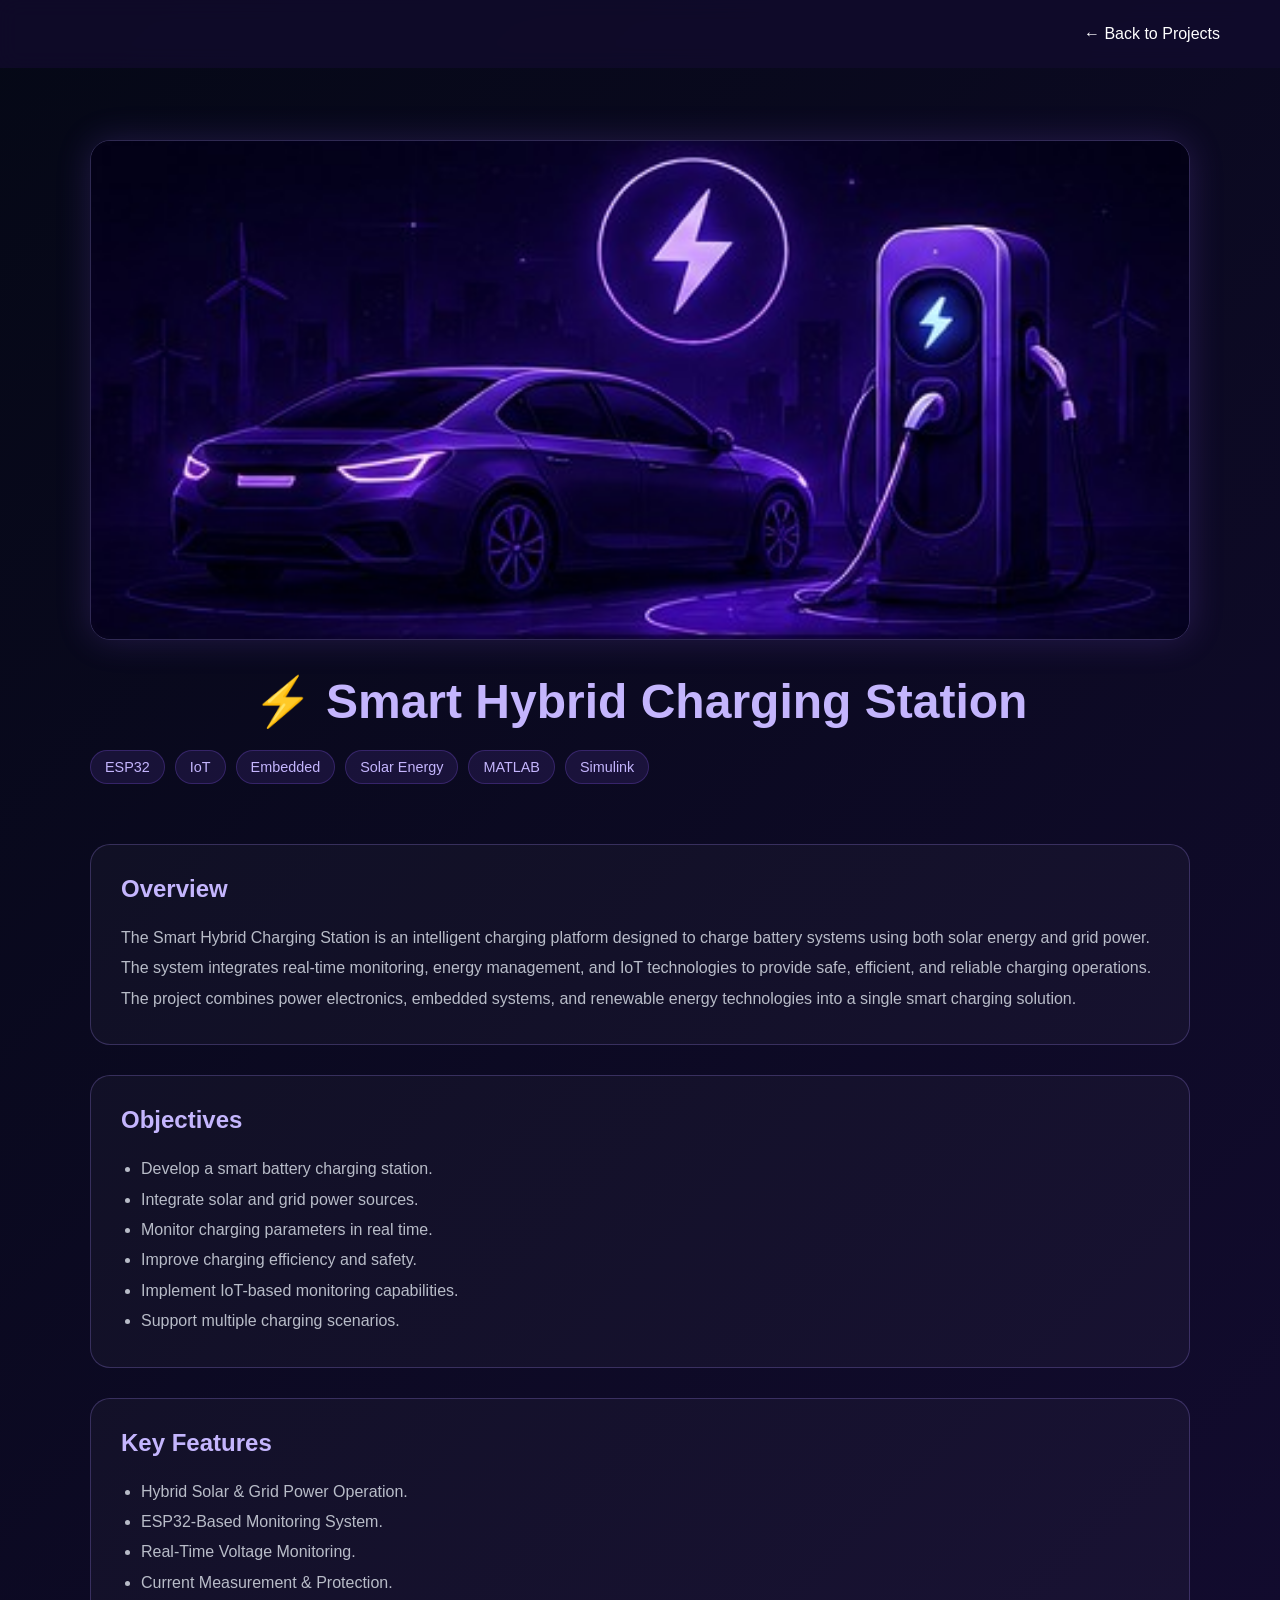
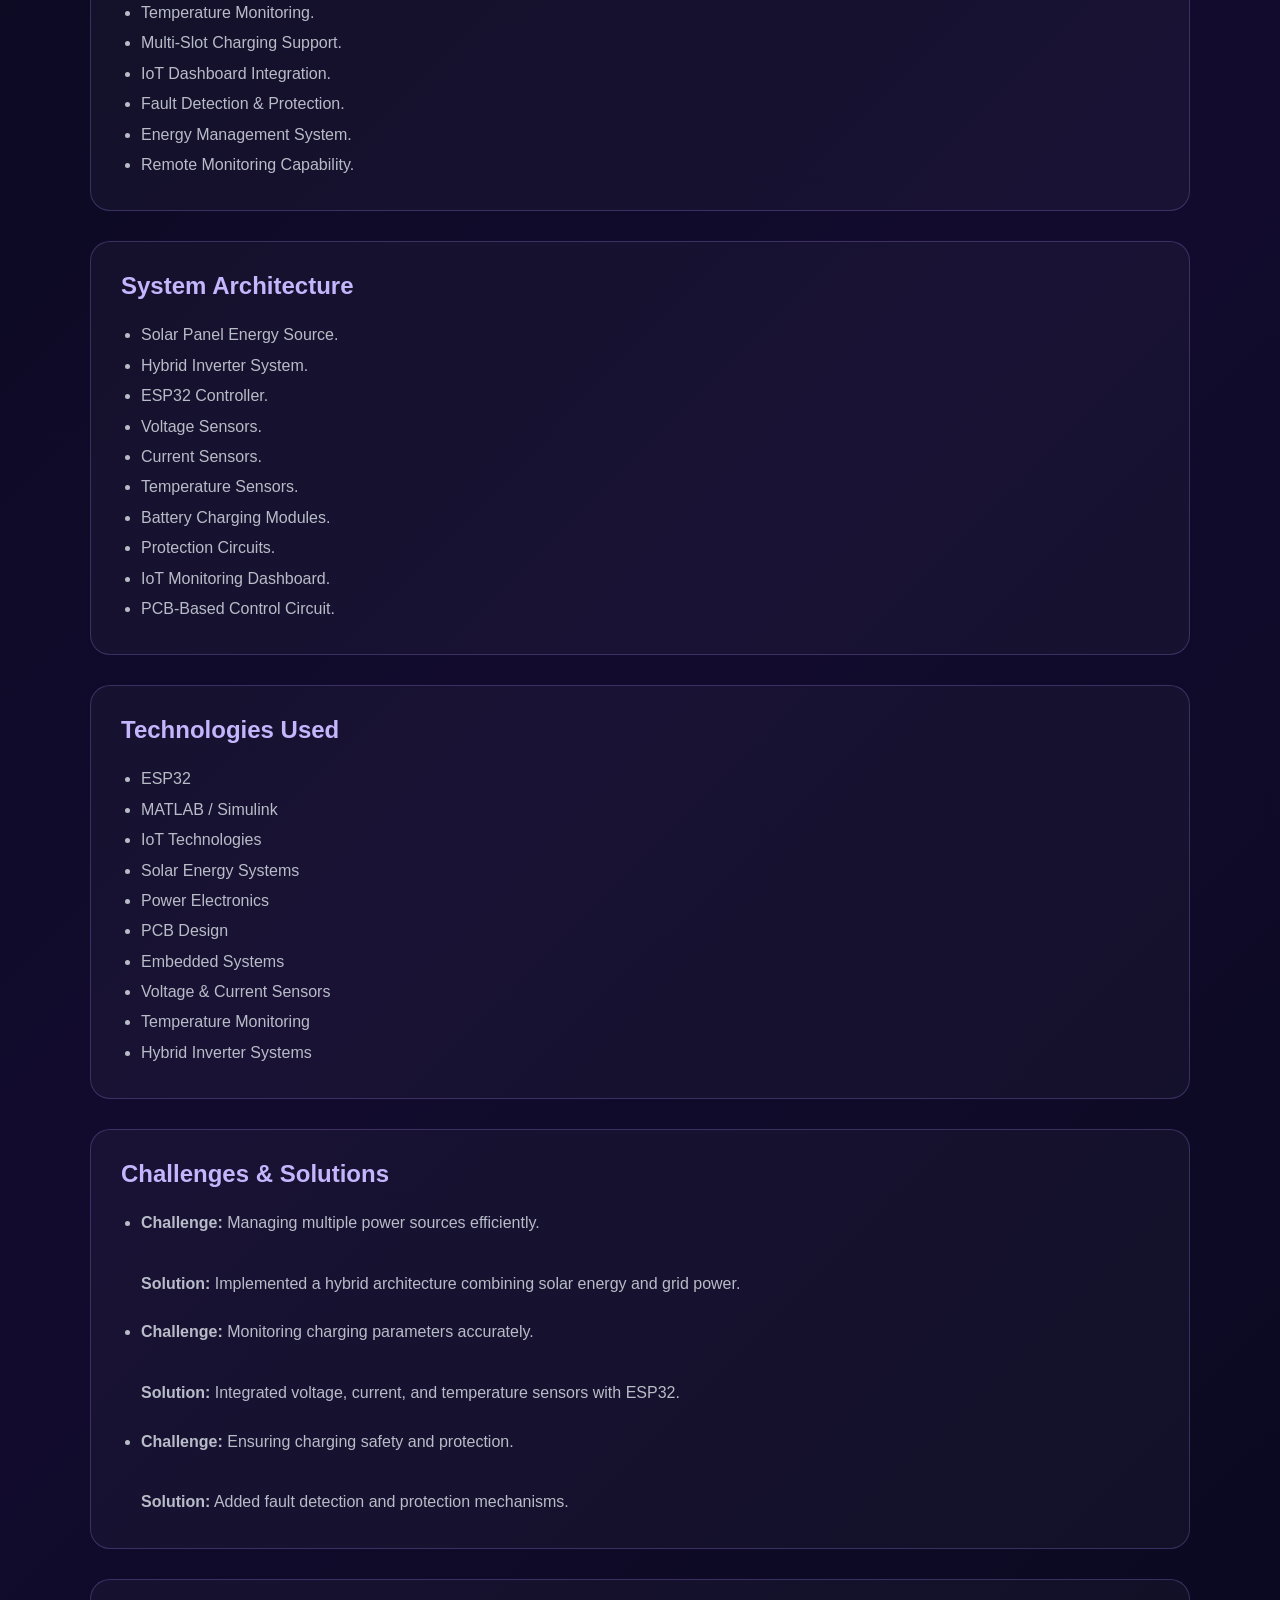
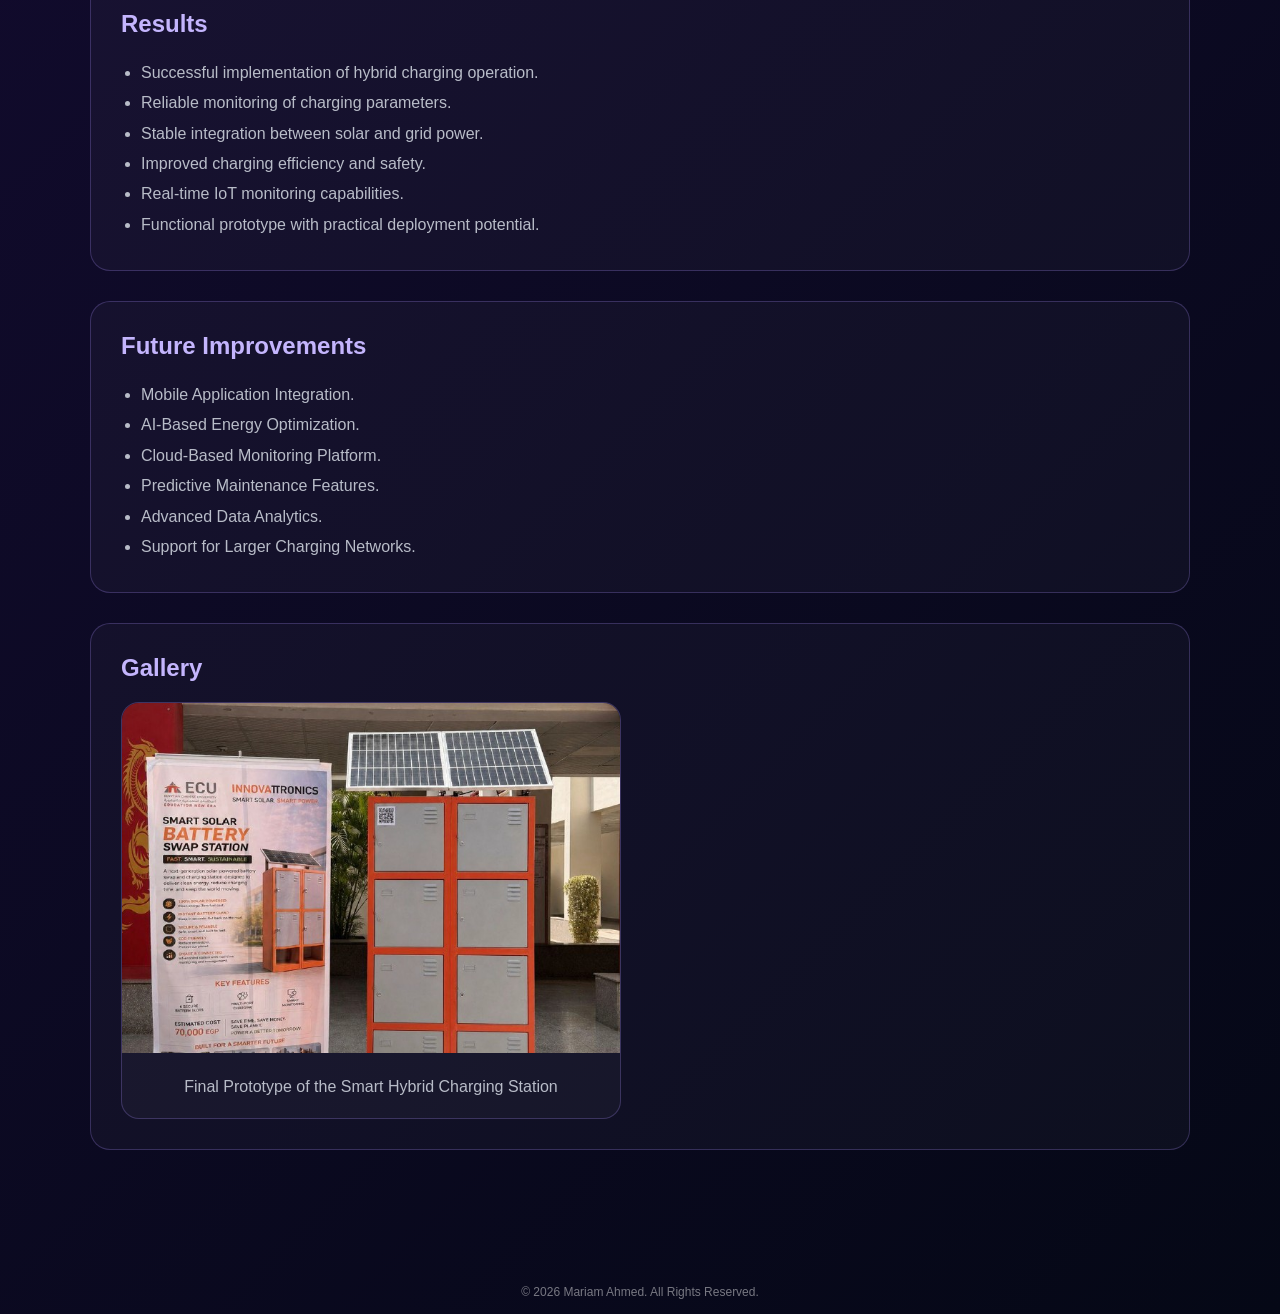
==== charging-station.html @ 73816cff "Initial portfolio upload" ====
<!DOCTYPE html>
<html lang="en">

<head>

    <meta charset="UTF-8">

    <meta name="viewport" content="width=device-width, initial-scale=1.0">

    <title>Smart Hybrid Charging Station</title>

    <link rel="stylesheet" href="style.css">

</head>

<body>

    <nav class="navbar">

        <div class="menu-toggle">
            ☰
        </div>

        <ul class="nav-links">

            <li>
                <a href="projects.html">
                    ← Back to Projects
                </a>
            </li>

        </ul>

    </nav>

    <section class="project-details">

        <!-- Hero -->

        <div class="project-hero">

            <img src="images/charging-station.jpg" alt="Smart Hybrid Charging Station">

            <h1>
                ⚡ Smart Hybrid Charging Station
            </h1>

            <div class="project-tags">

                <span>ESP32</span>
                <span>IoT</span>
                <span>Embedded</span>
                <span>Solar Energy</span>
                <span>MATLAB</span>
                <span>Simulink</span>

            </div>

        </div>

        <!-- Overview -->

        <div class="project-section">

            <h2>Overview</h2>

            <p>

                The Smart Hybrid Charging Station is an intelligent charging
                platform designed to charge battery systems using both solar
                energy and grid power. The system integrates real-time
                monitoring, energy management, and IoT technologies to
                provide safe, efficient, and reliable charging operations.

                The project combines power electronics, embedded systems,
                and renewable energy technologies into a single smart
                charging solution.

            </p>

        </div>

        <!-- Objectives -->

        <div class="project-section">

            <h2>Objectives</h2>

            <ul>

                <li>Develop a smart battery charging station.</li>

                <li>Integrate solar and grid power sources.</li>

                <li>Monitor charging parameters in real time.</li>

                <li>Improve charging efficiency and safety.</li>

                <li>Implement IoT-based monitoring capabilities.</li>

                <li>Support multiple charging scenarios.</li>

            </ul>

        </div>

        <!-- Features -->

        <div class="project-section">

            <h2>Key Features</h2>

            <ul>

                <li>Hybrid Solar & Grid Power Operation.</li>

                <li>ESP32-Based Monitoring System.</li>

                <li>Real-Time Voltage Monitoring.</li>

                <li>Current Measurement & Protection.</li>

                <li>Temperature Monitoring.</li>

                <li>Multi-Slot Charging Support.</li>

                <li>IoT Dashboard Integration.</li>

                <li>Fault Detection & Protection.</li>

                <li>Energy Management System.</li>

                <li>Remote Monitoring Capability.</li>

            </ul>

        </div>

        <!-- Architecture -->

        <div class="project-section">

            <h2>System Architecture</h2>

            <ul>

                <li>Solar Panel Energy Source.</li>

                <li>Hybrid Inverter System.</li>

                <li>ESP32 Controller.</li>

                <li>Voltage Sensors.</li>

                <li>Current Sensors.</li>

                <li>Temperature Sensors.</li>

                <li>Battery Charging Modules.</li>

                <li>Protection Circuits.</li>

                <li>IoT Monitoring Dashboard.</li>

                <li>PCB-Based Control Circuit.</li>

            </ul>

        </div>

        <!-- Technologies -->

        <div class="project-section">

            <h2>Technologies Used</h2>

            <ul>

                <li>ESP32</li>

                <li>MATLAB / Simulink</li>

                <li>IoT Technologies</li>

                <li>Solar Energy Systems</li>

                <li>Power Electronics</li>

                <li>PCB Design</li>

                <li>Embedded Systems</li>

                <li>Voltage & Current Sensors</li>

                <li>Temperature Monitoring</li>

                <li>Hybrid Inverter Systems</li>

            </ul>

        </div>

        <!-- Challenges -->

        <div class="project-section">

            <h2>Challenges & Solutions</h2>

            <ul>

                <li>

                    <strong>Challenge:</strong>
                    Managing multiple power sources efficiently.

                    <br><br>

                    <strong>Solution:</strong>
                    Implemented a hybrid architecture combining
                    solar energy and grid power.

                </li>

                <br>

                <li>

                    <strong>Challenge:</strong>
                    Monitoring charging parameters accurately.

                    <br><br>

                    <strong>Solution:</strong>
                    Integrated voltage, current, and temperature
                    sensors with ESP32.

                </li>

                <br>

                <li>

                    <strong>Challenge:</strong>
                    Ensuring charging safety and protection.

                    <br><br>

                    <strong>Solution:</strong>
                    Added fault detection and protection mechanisms.

                </li>

            </ul>

        </div>

        <!-- Results -->

        <div class="project-section">

            <h2>Results</h2>

            <ul>

                <li>Successful implementation of hybrid charging operation.</li>

                <li>Reliable monitoring of charging parameters.</li>

                <li>Stable integration between solar and grid power.</li>

                <li>Improved charging efficiency and safety.</li>

                <li>Real-time IoT monitoring capabilities.</li>

                <li>Functional prototype with practical deployment potential.</li>

            </ul>

        </div>

        <!-- Future Work -->

        <div class="project-section">

            <h2>Future Improvements</h2>

            <ul>

                <li>Mobile Application Integration.</li>

                <li>AI-Based Energy Optimization.</li>

                <li>Cloud-Based Monitoring Platform.</li>

                <li>Predictive Maintenance Features.</li>

                <li>Advanced Data Analytics.</li>

                <li>Support for Larger Charging Networks.</li>

            </ul>

        </div>

        <!-- Gallery -->

        <div class="project-section">

            <h2>Gallery</h2>

            <div class="gallery-card ev-gallery">

                <img src="images/station-prototype.jpg" alt="Smart Hybrid Charging Station">

                <p>
                    Final Prototype of the Smart Hybrid Charging Station
                </p>

            </div>

        </div>

    </section>

    <script src="script.js"></script>
    <footer>
        <p>© 2026 Mariam Ahmed. All Rights Reserved.</p>
    </footer>
    
</body>

</html>
---- style.css ----
* {
    margin: 0;
    padding: 0;
    box-sizing: border-box;
}

:root {

    /* Main Theme */

    --primary: #8b5cf6;
    --primary-light: #c4b5fd;

    /* Glow */

    --primary-border: #9f7aea;

    --primary-glow-strong: rgba(139, 92, 246, .55);
    --primary-glow-medium: rgba(139, 92, 246, .35);
    --primary-glow-soft: rgba(139, 92, 246, .22);

    /* Background */

    --bg1: #050816;
    --bg2: #120b2e;

    /* Cards */

    --card-bg: rgba(255, 255, 255, 0.03);
    --card-border: rgba(167, 139, 250, .25);

    /* Text */

    --text: #ffffff;
    --text-secondary: #b8bcc8;
}

html {
    scroll-behavior: smooth;
}

body {

    background: linear-gradient(135deg,
            var(--bg1),
            var(--bg2),
            var(--bg1));

    color: var(--text);

    font-family: Arial, sans-serif;
}

/* ================= HOME ================= */

.hero {

    min-height: 100vh;

    display: flex;

    flex-direction: column;

    justify-content: center;

    align-items: center;

    text-align: center;

    padding: 40px;
}

.profile-img {

    width: 220px;

    height: 220px;

    object-fit: cover;

    object-position: center top;

    border-radius: 50%;

    margin-bottom: 30px;

    border: 3px solid var(--primary-border);

    box-shadow:
        0 0 30px var(--primary-glow-strong),
        0 0 60px var(--primary-glow-medium);
}

.hero h1 {

    font-size: 4rem;

    margin-bottom: 15px;
}

.hero h2 {

    color: var(--text-secondary);

    font-weight: 500;

    margin-bottom: 25px;
}

.tags {

    display: flex;

    justify-content: center;

    gap: 30px;

    flex-wrap: wrap;
}

.tags span {

    color: var(--primary-light);

    font-weight: 600;

    font-size: 1.1rem;
}

.hero p {

    font-size: 1.4rem;

    max-width: 700px;

    margin-bottom: 35px;

    line-height: 1.8;
}

/* ================= BUTTON ================= */

.btn {

    text-decoration: none;

    background: linear-gradient(135deg,
            var(--primary),
            var(--primary-light));

    color: white;

    padding: 15px 35px;

    border-radius: 12px;

    font-size: 1.1rem;

    box-shadow:
        0 0 15px rgba(139, 92, 246, .25);

    transition: 0.3s;
}

.btn:hover {

    transform: translateY(-4px);

    box-shadow:
        0 0 25px rgba(139, 92, 246, .45);
}

/* ================= NAVBAR ================= */

.navbar {

    position: fixed;

    top: 0;

    left: 0;

    width: 100%;

    display: flex;

    justify-content: flex-end;

    padding: 25px 60px;

    background: rgba(18, 11, 46, 0.75);

    backdrop-filter: blur(10px);

    z-index: 1000;
}

.nav-links {

    display: flex;

    list-style: none;

    gap: 35px;
}

.nav-links a {

    text-decoration: none;

    color: white;

    font-size: 1rem;

    transition: 0.3s;
}

.nav-links a:hover {

    color: var(--primary-light);
}

.active {
    color: var(--primary-light) !important;
}

/* ================= EDUCATION ================= */

.education-page {

    min-height: 100vh;

    padding-top: 140px;

    text-align: center;
}

.education-page h1 {

    color: var(--primary-light);

    font-size: 3.5rem;

    margin-bottom: 50px;

    text-shadow:
        0 0 18px rgba(139, 92, 246, .35);
}

.education-card {

    width: min(800px, 90%);

    margin: auto;

    padding: 50px;

    border-radius: 20px;

    background: var(--card-bg);

    border: 1px solid var(--card-border);

    box-shadow:
        0 0 45px rgba(139, 92, 246, .20);

    transition: 0.3s;
}

.education-card:hover {

    transform: translateY(-5px);

    box-shadow:
        0 0 55px rgba(139, 92, 246, .28);
}

.education-card h2 {

    font-size: 2.5rem;

    margin-bottom: 25px;
}

.education-card p {

    color: var(--text-secondary);

    font-size: 1.2rem;

    margin-bottom: 15px;
}

.degree {

    color: var(--primary-light);

    font-weight: 600;

    font-size: 1.3rem;
}

/* ================= SKILLS ================= */

.skills-page {

    padding-top: 140px;

    padding-bottom: 80px;

    width: min(1200px, 90%);

    margin: auto;
}

.skills-page h1 {

    text-align: center;

    color: var(--primary-light);

    font-size: 3rem;

    margin-bottom: 40px;

    text-shadow:
        0 0 18px rgba(139, 92, 246, .35);
}

.skills-grid {

    display: grid;

    grid-template-columns: repeat(auto-fit, minmax(450px, 1fr));

    gap: 30px;
}

.skill-card {

    background: var(--card-bg);

    border: 1px solid var(--card-border);

    border-radius: 20px;

    padding: 35px;

    box-shadow:
        0 0 30px rgba(139, 92, 246, .15);

    transition: .3s;
}

.skill-card:hover {

    transform: translateY(-5px);

    box-shadow:
        0 0 45px rgba(139, 92, 246, .25);
}

.skill-card h2 {

    color: var(--primary-light);

    margin-bottom: 25px;

    font-size: 1.5rem;
}

.skill-tags {

    display: flex;

    flex-wrap: wrap;

    gap: 12px;
}

.skill-tags span {

    background: rgba(139, 92, 246, .12);

    border: 1px solid rgba(139, 92, 246, .25);

    color: var(--primary-light);

    padding: 10px 16px;

    border-radius: 999px;

    font-size: .95rem;

    transition: .3s;
}

.skill-tags span:hover {

    transform: translateY(-3px);

    background: rgba(139, 92, 246, .25);

    box-shadow:
        0 0 15px rgba(139, 92, 246, .35);

}

/* ================= CONTACT ================= */

.contact-page {

    min-height: 100vh;

    padding-top: 140px;

    width: min(1200px, 90%);

    margin: auto;

    text-align: center;
}

.contact-page h1 {

    color: var(--primary-light);

    font-size: 3rem;

    margin-bottom: 50px;

    text-shadow:
        0 0 18px rgba(139, 92, 246, .35);
}

.contact-grid {

    display: grid;

    grid-template-columns: repeat(3, 1fr);

    gap: 30px;

    max-width: 1100px;

    margin: auto;
}

.contact-card {

    min-height: 170px;

    background: var(--card-bg);

    border: 1px solid var(--card-border);

    border-radius: 20px;

    padding: 35px;

    box-shadow:
        0 0 30px rgba(139, 92, 246, .15);

    transition: .3s;
}

.contact-card:hover {

    transform: translateY(-5px);

    box-shadow:
        0 0 45px rgba(139, 92, 246, .25);
}

.contact-card h2 {

    color: var(--primary-light);

    margin-bottom: 15px;
}

.contact-card p {

    color: var(--text-secondary);

    font-size: 1rem;
}

.contact-card {
    text-decoration: none;
    color: white;
}

.contact-title {

    display: flex;

    justify-content: center;

    align-items: center;

    gap: 12px;

    margin-bottom: 20px;
}

.contact-title i {

    color: var(--primary-light);

    font-size: 1.5rem;
}

.contact-title h2 {

    margin: 0;

    color: var(--primary-light);
}

.contact-card a {

    color: var(--primary-light);

    text-decoration: underline;

    text-decoration-color: var(--primary);

    transition: .3s;
}

.contact-card a:hover {

    color: white;

    text-shadow:
        0 0 10px rgba(139, 92, 246, .5);
}

.contact-card:hover .contact-title i {

    transform: scale(1.1);

    transition: .3s;
}

/* ================= LEARNING ================= */

.learning-page {

    padding-top: 140px;

    padding-bottom: 80px;

    width: min(1200px, 90%);

    margin: auto;
}

.learning-page h1 {

    text-align: center;

    color: var(--primary-light);

    font-size: 3rem;

    margin-bottom: 15px;

    text-shadow:
        0 0 18px rgba(139, 92, 246, .35);
}

.learning-subtitle {

    text-align: center;

    color: var(--text-secondary);

    font-size: 1.05rem;

    margin-bottom: 50px;
}

.learning-grid {

    display: grid;

    grid-template-columns: repeat(auto-fit, minmax(320px, 1fr));

    gap: 30px;
}

.learning-card {

    background: var(--card-bg);

    border: 1px solid var(--card-border);

    border-radius: 20px;

    padding: 30px;

    min-height: 180px;

    box-shadow:
        0 0 30px rgba(139, 92, 246, .15);

    transition: .3s;
}

.learning-card:hover {

    transform: translateY(-5px);

    box-shadow:
        0 0 45px rgba(139, 92, 246, .25);
}

.learning-card h2 {

    color: var(--primary-light);

    font-size: 1.4rem;

    margin-bottom: 15px;
}

.learning-card p {

    color: var(--text-secondary);

    margin-bottom: 10px;
}

.provider {

    color: white !important;

    font-weight: 600;
}

.status {

    display: inline-block;

    margin-top: 10px;

    padding: 10px 14px;

    border-radius: 999px;

    background: rgba(139, 92, 246, .12);

    border: 1px solid rgba(139, 92, 246, .25);

    color: var(--primary-light);

    font-size: .9rem;
}

/* ================= PROJECTS ================= */

.projects-page {

    padding-top: 140px;

    width: min(1300px, 90%);

    margin: auto;

    padding-bottom: 80px;
}

.projects-page h1 {

    text-align: center;

    color: var(--primary-light);

    font-size: 3rem;

    margin-bottom: 50px;
}

.projects-grid {

    display: grid;

    grid-template-columns: repeat(auto-fit, minmax(350px, 1fr));

    gap: 30px;
}

.project-card {

    background: var(--card-bg);

    border: 1px solid var(--card-border);

    border-radius: 20px;

    overflow: hidden;

    box-shadow:
        0 0 30px rgba(139, 92, 246, .15);

    transition: .3s;
}

.project-card:hover {

    transform: translateY(-8px);

    box-shadow:
        0 0 45px rgba(139, 92, 246, .25);
}

.project-image {
    height: 280px;

    display: flex;
    justify-content: center;
    align-items: center;

    overflow: hidden;

    border-top-left-radius: 20px;
    border-top-right-radius: 20px;
}

.project-image img {
    width: 100%;
    height: 100%;

    object-fit: cover;
}

.project-card:hover img {

    transform: scale(1.08);
}

.project-content {

    padding: 25px;
}

.project-content h2 {

    color: var(--primary-light);

    margin-bottom: 18px;

    font-size: 1.4rem;
}

.project-content p {

    color: var(--text-secondary);

    margin-bottom: 25px;

    line-height: 1.8;
}

.project-tags {
    display: flex;

    flex-wrap: wrap;

    gap: 10px;

    margin-top: 20px;

    margin-bottom: 30px;
}

.project-tags span {

    background: rgba(139, 92, 246, .12);

    border: 1px solid rgba(139, 92, 246, .25);

    color: var(--primary-light);

    padding: 8px 14px;

    border-radius: 999px;

    font-size: .9rem;
}

.project-image {
    overflow: hidden;

    border-top-left-radius: 20px;

    border-top-right-radius: 20px;
}

.project-card:hover .project-image img {

    transform: scale(1.05);
}

.project-image img {

    transition: .4s;
}

.project-card .btn {

    display: inline-block;

    padding: 12px 28px;

    font-size: 1rem;

    border-radius: 12px;
}

/* ================= PROJECT DETAILS ================= */

.project-details {

    padding-top: 140px;
    padding-bottom: 80px;

    width: min(1100px, 90%);
    margin: auto;

}

.project-hero {

    text-align: center;
    margin-bottom: 60px;

}

.project-hero img {

    width: 100%;
    max-height: 500px;

    object-fit: cover;

    border-radius: 20px;

    border: 1px solid var(--card-border);

    box-shadow:
        0 0 35px rgba(139, 92, 246, .20);

    margin-bottom: 30px;

}

.project-hero h1 {

    color: var(--primary-light);

    font-size: 3rem;

    margin-bottom: 20px;

}

.project-section {

    background: var(--card-bg);

    border: 1px solid var(--card-border);

    border-radius: 20px;

    padding: 30px;

    margin-bottom: 30px;

}

.project-section h2 {

    color: var(--primary-light);

    margin-bottom: 20px;

}

.project-section p,
.project-section li {

    color: var(--text-secondary);

    line-height: 1.9;

}

.project-section ul {

    padding-left: 20px;

}

/* ================= GALLERY ================= */

.gallery-grid {

    display: grid;

    grid-template-columns: repeat(auto-fit, minmax(280px, 1fr));

    gap: 20px;

    margin-top: 20px;
}

.gallery-grid img {

    width: 100%;

    height: 220px;

    object-fit: cover;

    border-radius: 15px;

    border: 1px solid var(--card-border);

    transition: .3s;
}

.gallery-grid img:hover {

    transform: scale(1.03);

    box-shadow:
        0 0 25px rgba(139, 92, 246, .25);
}

.gallery-card {

    background: rgba(255, 255, 255, .03);

    border: 1px solid var(--card-border);

    border-radius: 18px;

    overflow: hidden;

    text-align: center;

    transition: .3s;
}

.gallery-card:hover {
    transform: translateY(-5px);
    box-shadow: 0 0 25px rgba(139, 92, 246, .25);
}

.gallery-card p {

    padding: 15px;

    color: var(--text-secondary);

}

/* ================= GALLERY (another version) ================= */

.medical-gallery {

    display: grid;

    grid-template-columns: repeat(4, 1fr);

    gap: 20px;

    margin-top: 20px;

}

/* For Mobile (responsive design) */

@media (max-width: 768px) {

    .medical-gallery {

        grid-template-columns: 1fr;

    }

}

.medical-gallery .gallery-card {


    background: rgba(255, 255, 255, 0.03);

    border: 1px solid var(--card-border);

    border-radius: 18px;

    overflow: hidden;

    display: flex;

    flex-direction: column;

    transition: 0.3s;

}

.medical-gallery .gallery-card:hover {

    transform: translateY(-5px);

    box-shadow: 0 0 25px rgba(139, 92, 246, 0.25);

}

.medical-gallery .gallery-card img {

    width: 100%;

    height: 350px;

    object-fit: cover;

    display: block;
}

.project-shot img {

    height: 350px;

    object-fit: cover;
}

.mobile-shot img {

    height: 350px;

    object-fit: contain;

    background: #0b0220;
}

.medical-gallery .gallery-card p {

    padding: 15px;

    text-align: center;

    color: var(--text-secondary);

}

/*==================station==================*/

.ev-hero img {

    width: 70%;

    max-width: 800px;

    height: 420px;

    object-fit: cover;

    display: block;

    margin: 0 auto 30px;
}

.ev-gallery {

    max-width: 500px;

    margin-top: 20px;

}

.ev-gallery img {

    width: 100%;

    height: 350px;

    object-fit: cover;

}

/*===================Delta Robot Gallery===================*/

.project-hero img.delta-hero {

    width: 85%;

    max-width: 800px;

    height: 380px;

    object-fit: contain;

    display: block;

    margin: 0 auto 30px;

    background: #0b0220;

}

.delta-gallery {

    max-width: 400px;

    margin-top: 20px;

}

.delta-gallery img {

    width: 100%;

    height: 400px;

    object-fit: cover;

}

/*===================Vehicle Fault Gallery===================*/

.vehicle-gallery {

    max-width: 420px;

    margin-top: 20px;

}

.vehicle-gallery img {

    width: 100%;

    height: 320px;

    object-fit: contain;

    background: #0b0220;

}

/*==================== Parking Gallery ====================*/

.parking-gallery {

    max-width: 390px;

    margin-top: 20px;

}

.parking-gallery img {

    width: 100%;

    height: 270px;

    object-fit: contain;

    background: #0b0220;

}

/*==================== Smart Home Gallery ====================*/

.smart-home-gallery {

    max-width: 300px;

    margin-top: 20px;

}

.smart-home-gallery img {

    width: 100%;

    height: 270px;

    object-fit: contain;

    background: #0b0220;

}

/*==================== Dual Stopwatch Gallery ====================*/

.dual-stopwatch-gallery {

    max-width: 295px;

    margin-top: 20px;

}

.dual-stopwatch-gallery img {

    width: 100%;

    height: 200px;

    object-fit: contain;

    background: #0b0220;

}

/*==================== Student System Gallery ====================*/

.student-hero img {

    width: 85%;

    max-width: 800px;

    height: 380px;

    object-fit: contain;

    display: block;

    margin: 0 auto 30px;

    background: #0b0220;

}

.student-gallery {

    display: grid;

    grid-template-columns: repeat(auto-fit, minmax(280px, 1fr));

    gap: 20px;

    margin-top: 20px;

}

.student-gallery .gallery-card img {

    width: 100%;

    height: 220px;

    object-fit: contain;

    background: #0b0220;

}

/* ======================================= RESPONSIVE DESIGN======================================= */

@media (max-width: 992px) {

    .skills-grid {
        grid-template-columns: repeat(auto-fit, minmax(320px, 1fr));
    }

    .contact-grid {
        grid-template-columns: repeat(2, 1fr);
    }

    .projects-grid {
        grid-template-columns: repeat(auto-fit, minmax(300px, 1fr));
    }

    .hero h1 {
        font-size: 3.2rem;
    }

    .navbar {
        padding: 20px 30px;
    }

    .nav-links {
        gap: 20px;
    }

}

@media (max-width: 768px) {

    .navbar {
        padding: 15px 10px;
        justify-content: center;
    }

    .nav-links {
        gap: 12px;
        flex-wrap: wrap;
        justify-content: center;
    }

    .nav-links a {
        font-size: 0.9rem;
    }

    .hero {
        padding: 120px 20px 50px;
    }

    .profile-img {
        width: 180px;
        height: 180px;
    }

    .hero h1 {
        font-size: 3rem;
    }

    .hero h2 {
        font-size: 1.5rem;
    }

    .hero p {
        font-size: 1.1rem;
    }

    .contact-grid {
        grid-template-columns: 1fr;
    }

    .contact-page h1 {
        font-size: 2.4rem;
    }

    .education-page h1 {
        font-size: 2.5rem;
    }

    .education-card {
        padding: 30px;
    }

    .education-card h2 {
        font-size: 2rem;
    }

    .skills-grid {
        grid-template-columns: 1fr;
    }

    .projects-grid {
        grid-template-columns: 1fr;
    }

    .project-hero h1 {
        font-size: 2.2rem;
    }

    .project-section {
        padding: 20px;
    }

    .learning-grid {
        grid-template-columns: 1fr;
    }

    .learning-card {
        min-height: auto;
    }

    .contact-grid {
        grid-template-columns: 1fr;
    }

    .contact-card {
        width: 100%;
    }

    .learning-card,
    .contact-card {
        padding: 25px;
    }

    .learning-card h2,
    .contact-card h2 {
        font-size: 1.8rem;
    }

    .learning-card p,
    .contact-card p {
        font-size: 1rem;
    }

}

@media (max-width: 480px) {

    .hero h1 {
        font-size: 2.5rem;
    }

    .education-page h1,
    .skills-page h1,
    .learning-page h1,
    .contact-page h1,
    .projects-page h1 {
        font-size: 2.4rem;
    }

    .project-hero h1 {
        font-size: 2rem;
    }

    .hero h2 {
        font-size: 1.25rem;
    }

    .hero p {
        font-size: 1rem;
    }

    .tags span {
        font-size: 1rem;
    }

    .contact-card {
        padding: 20px;
        min-height: 140px;
    }

    .contact-title {
        margin-bottom: 12px;
    }

    .contact-title h2 {
        font-size: 1.2rem;
    }

    .contact-card p,
    .contact-card a {
        font-size: 0.85rem;
    }


}

.menu-toggle {
    display: none;
}

@media (max-width: 768px) {

    .menu-toggle {

        display: block;

        color: white;

        font-size: 2rem;

        cursor: pointer;

        position: absolute;

        right: 20px;

        top: 15px;

        z-index: 1001;
    }

    .nav-links {
        display: none;
    }

    .nav-links.show {
        display: flex;
        flex-direction: column;

        position: absolute;
        top: 70px;
        right: 20px;

        background: #0b0430;
        padding: 15px;

        border-radius: 12px;
        gap: 15px;
    }

}

@media (max-width: 480px){

    .contact-page h1,
    .learning-page h1,
    .projects-page h1,
    .skills-page h1,
    .education-page h1{
        font-size: 3rem;
    }

}

footer {
    text-align: center;
    padding: 15px 0;
    margin-top: 10px;
}

footer p {
    color: rgba(255,255,255,0.45);
    font-size: 0.75rem;
}

html,
body {
    overflow-x: hidden;
}
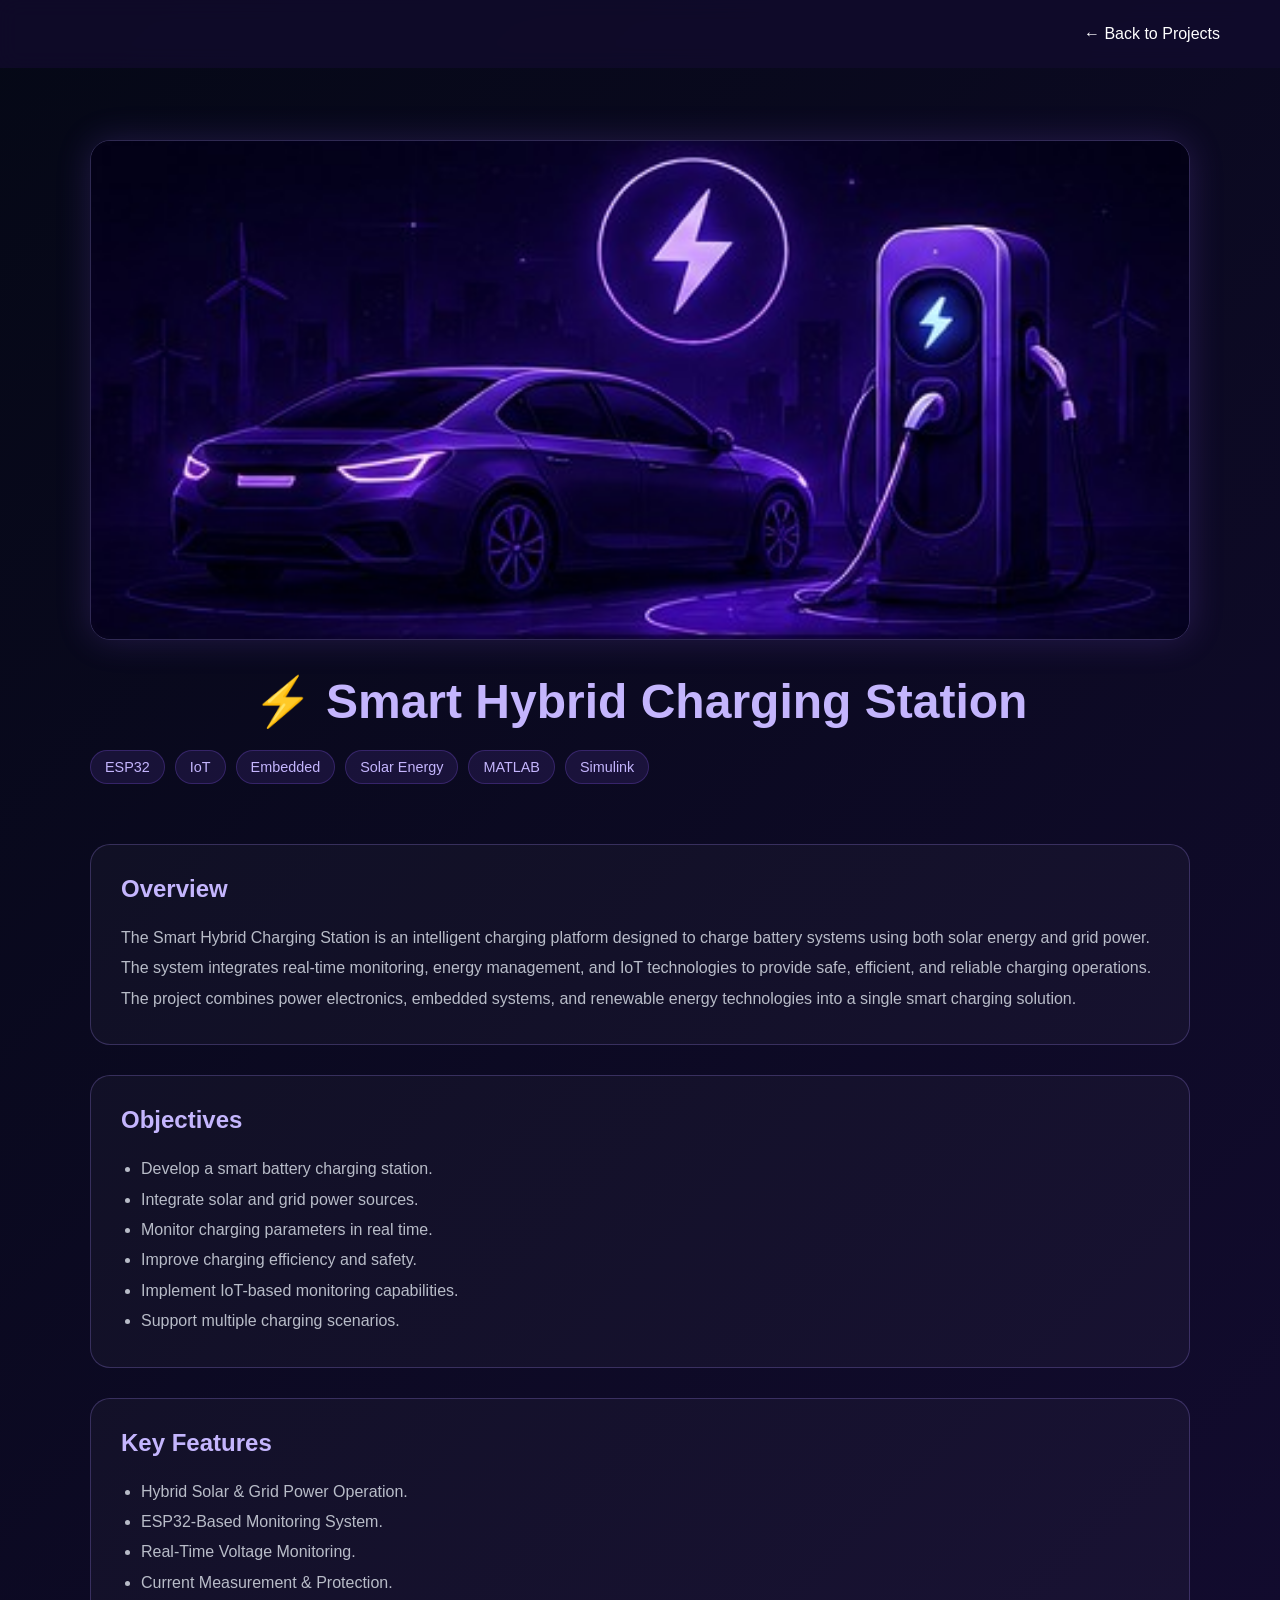
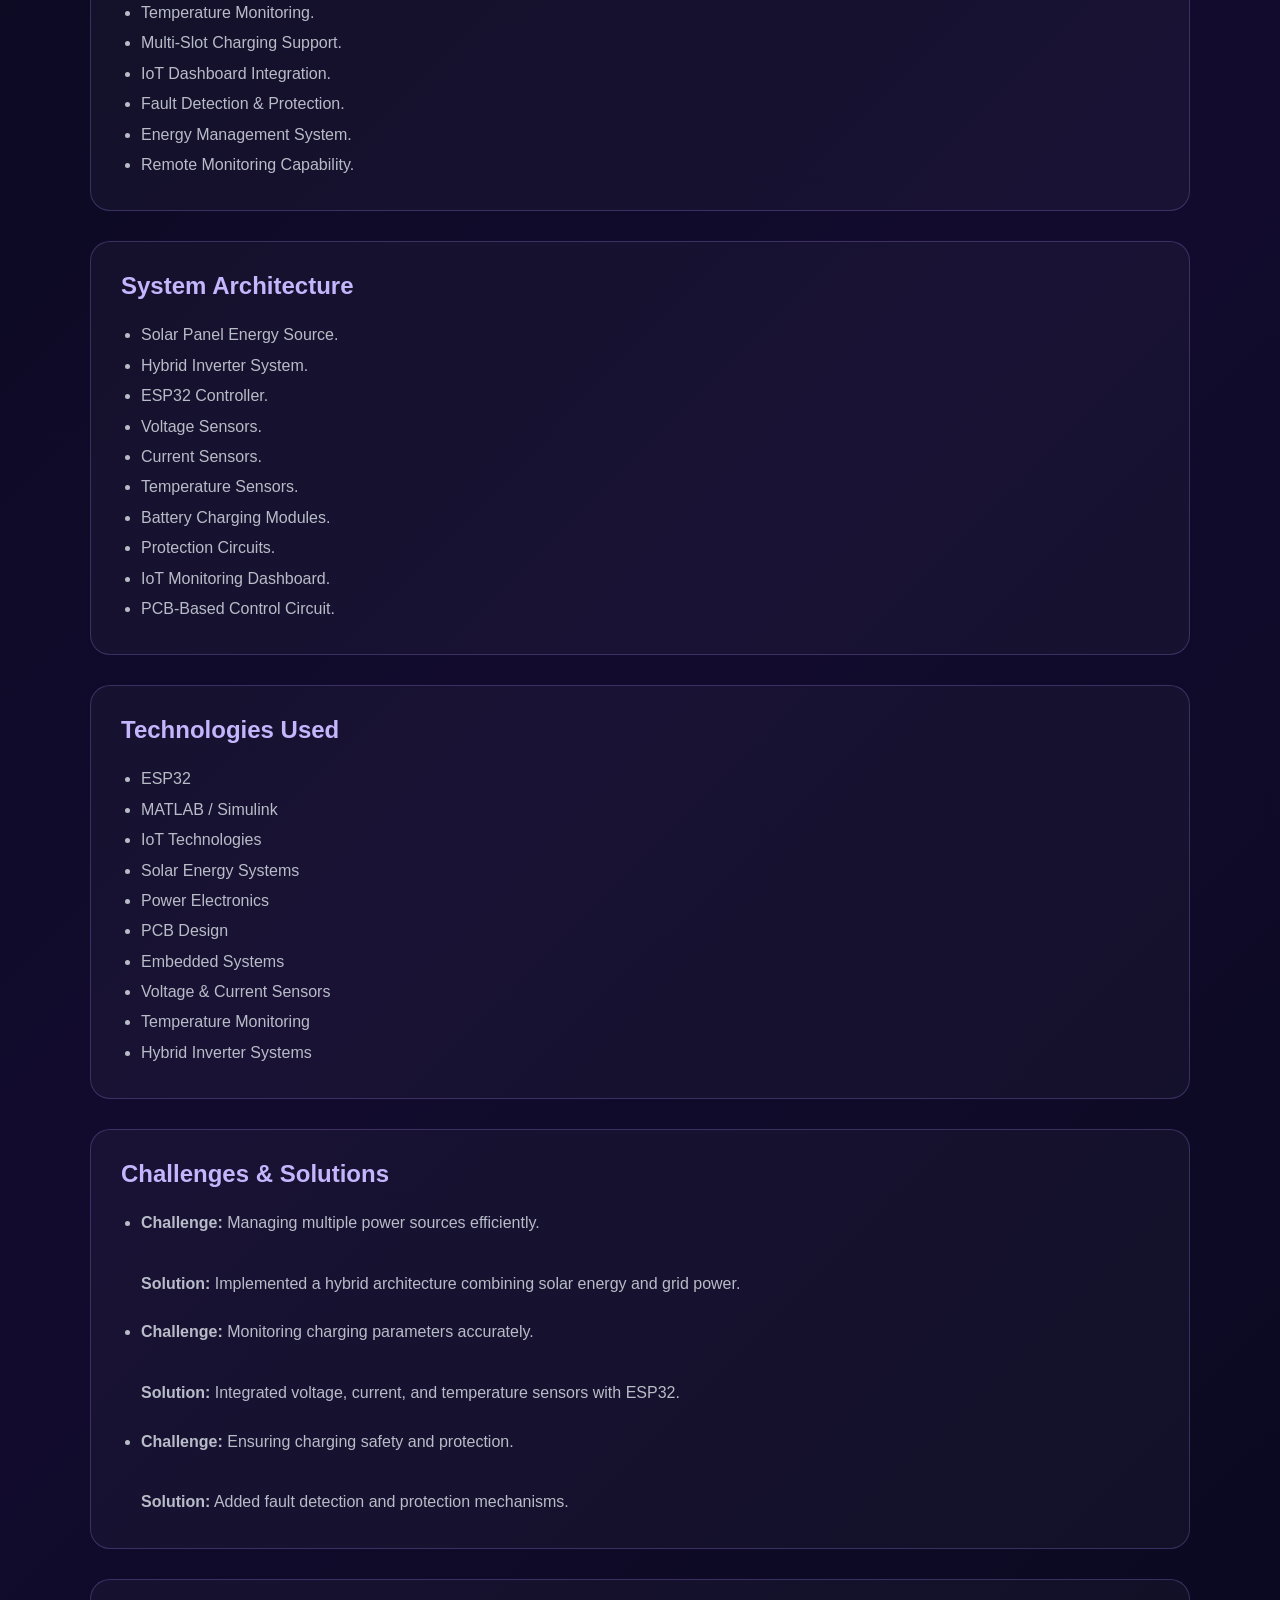
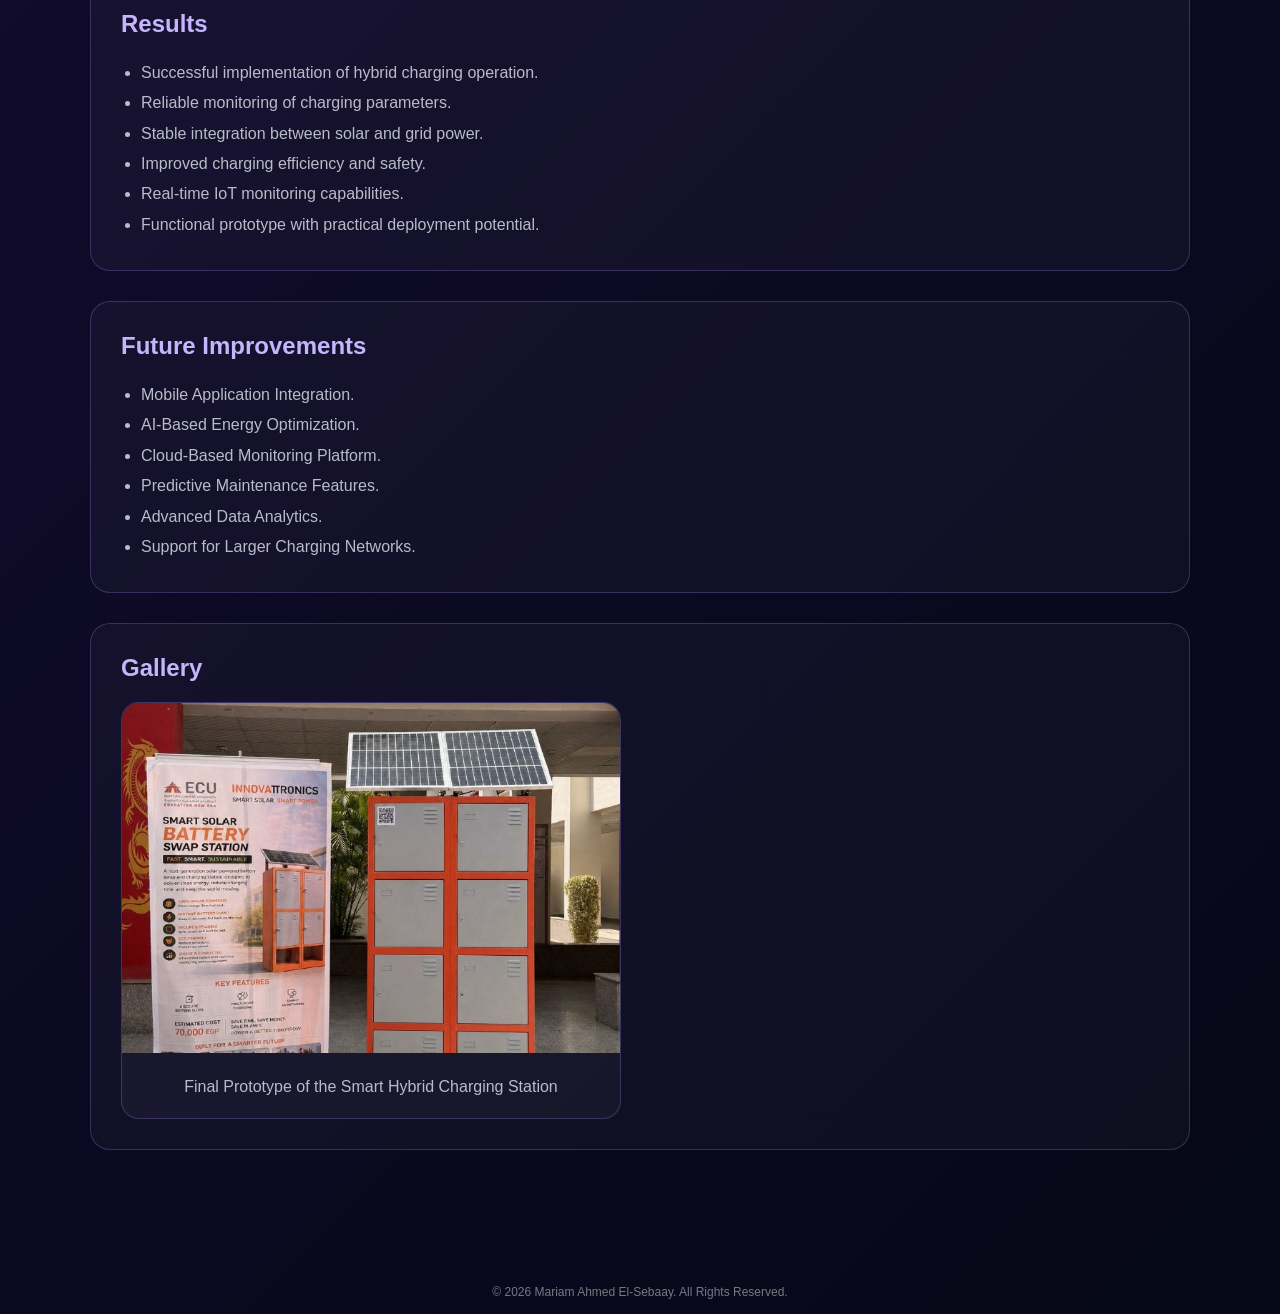
==== commit 63547b04: "Updated name to Mariam Ahmed El-Sebaay" ====
--- a/charging-station.html
+++ b/charging-station.html
@@ -324,9 +324,9 @@
 
     <script src="script.js"></script>
     <footer>
-        <p>© 2026 Mariam Ahmed. All Rights Reserved.</p>
+        <p>© 2026 Mariam Ahmed El-Sebaay. All Rights Reserved.</p>
     </footer>
-    
+
 </body>
 
 </html>
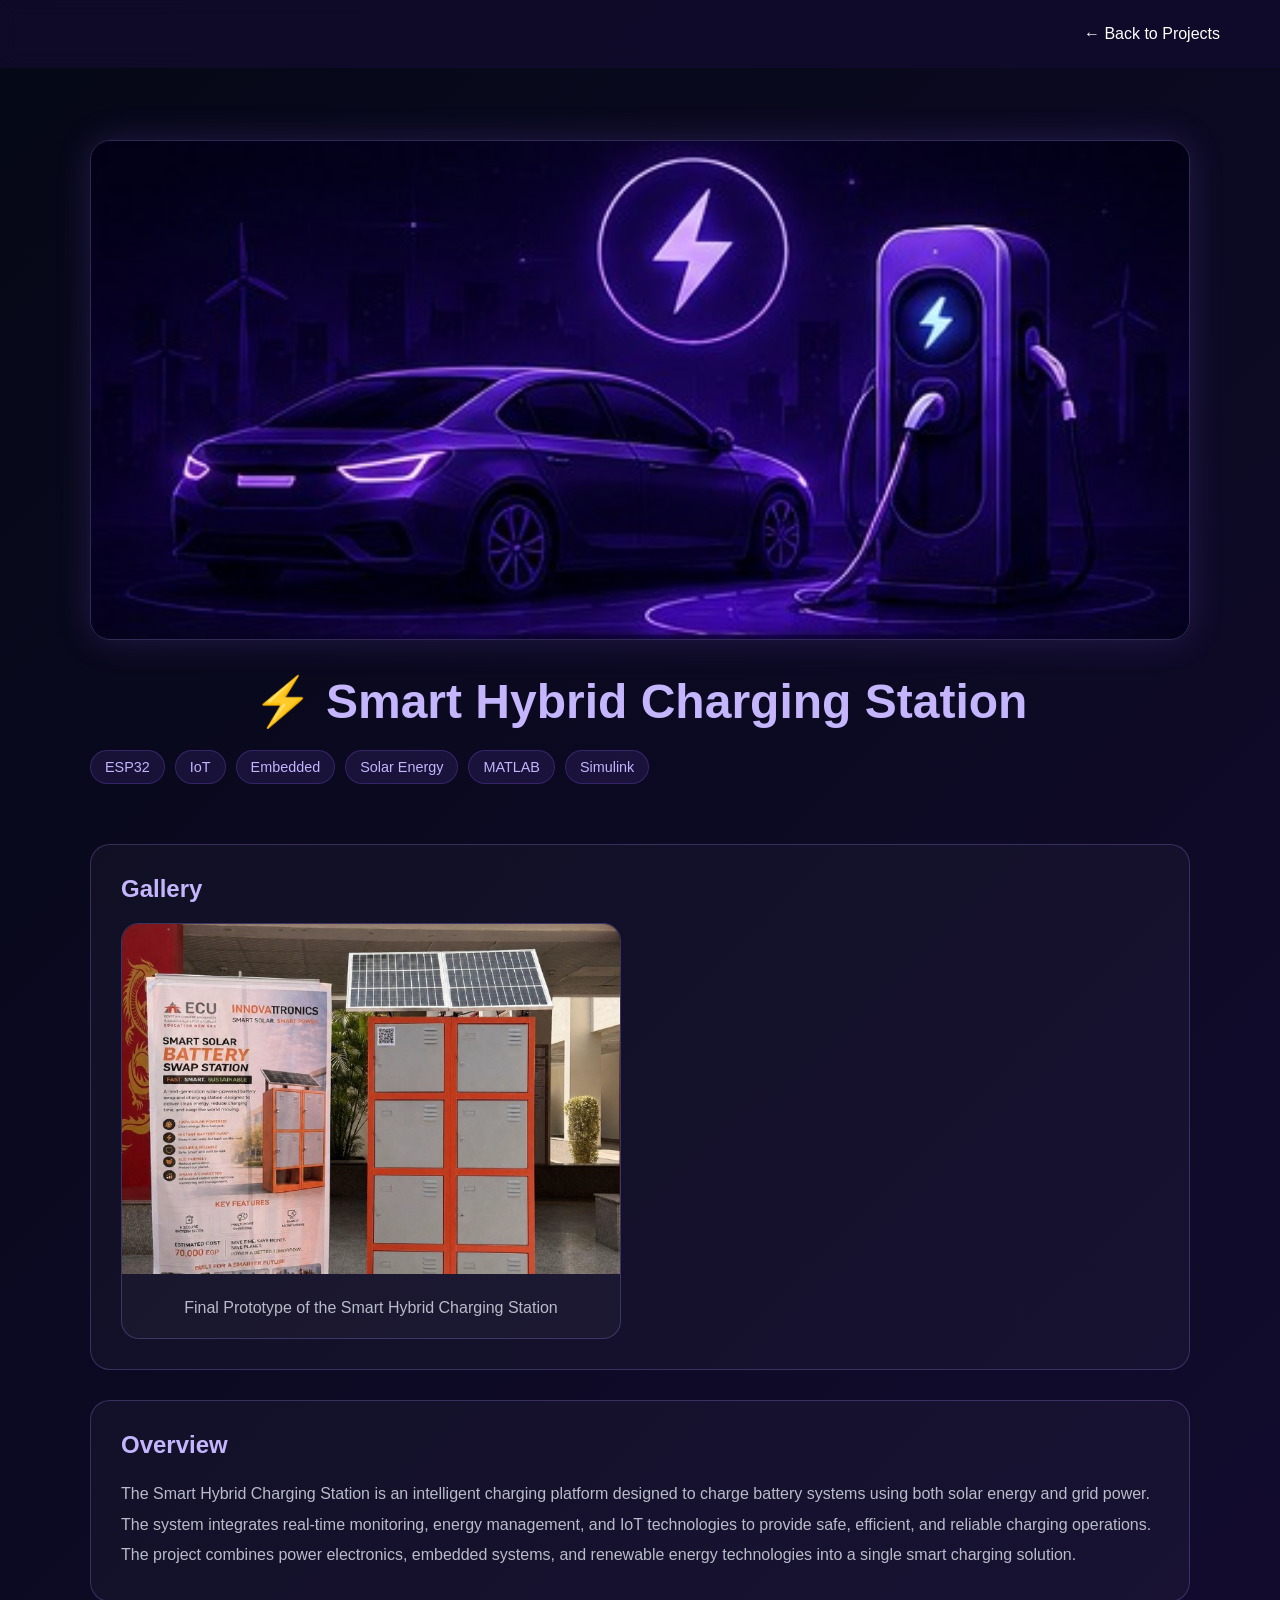
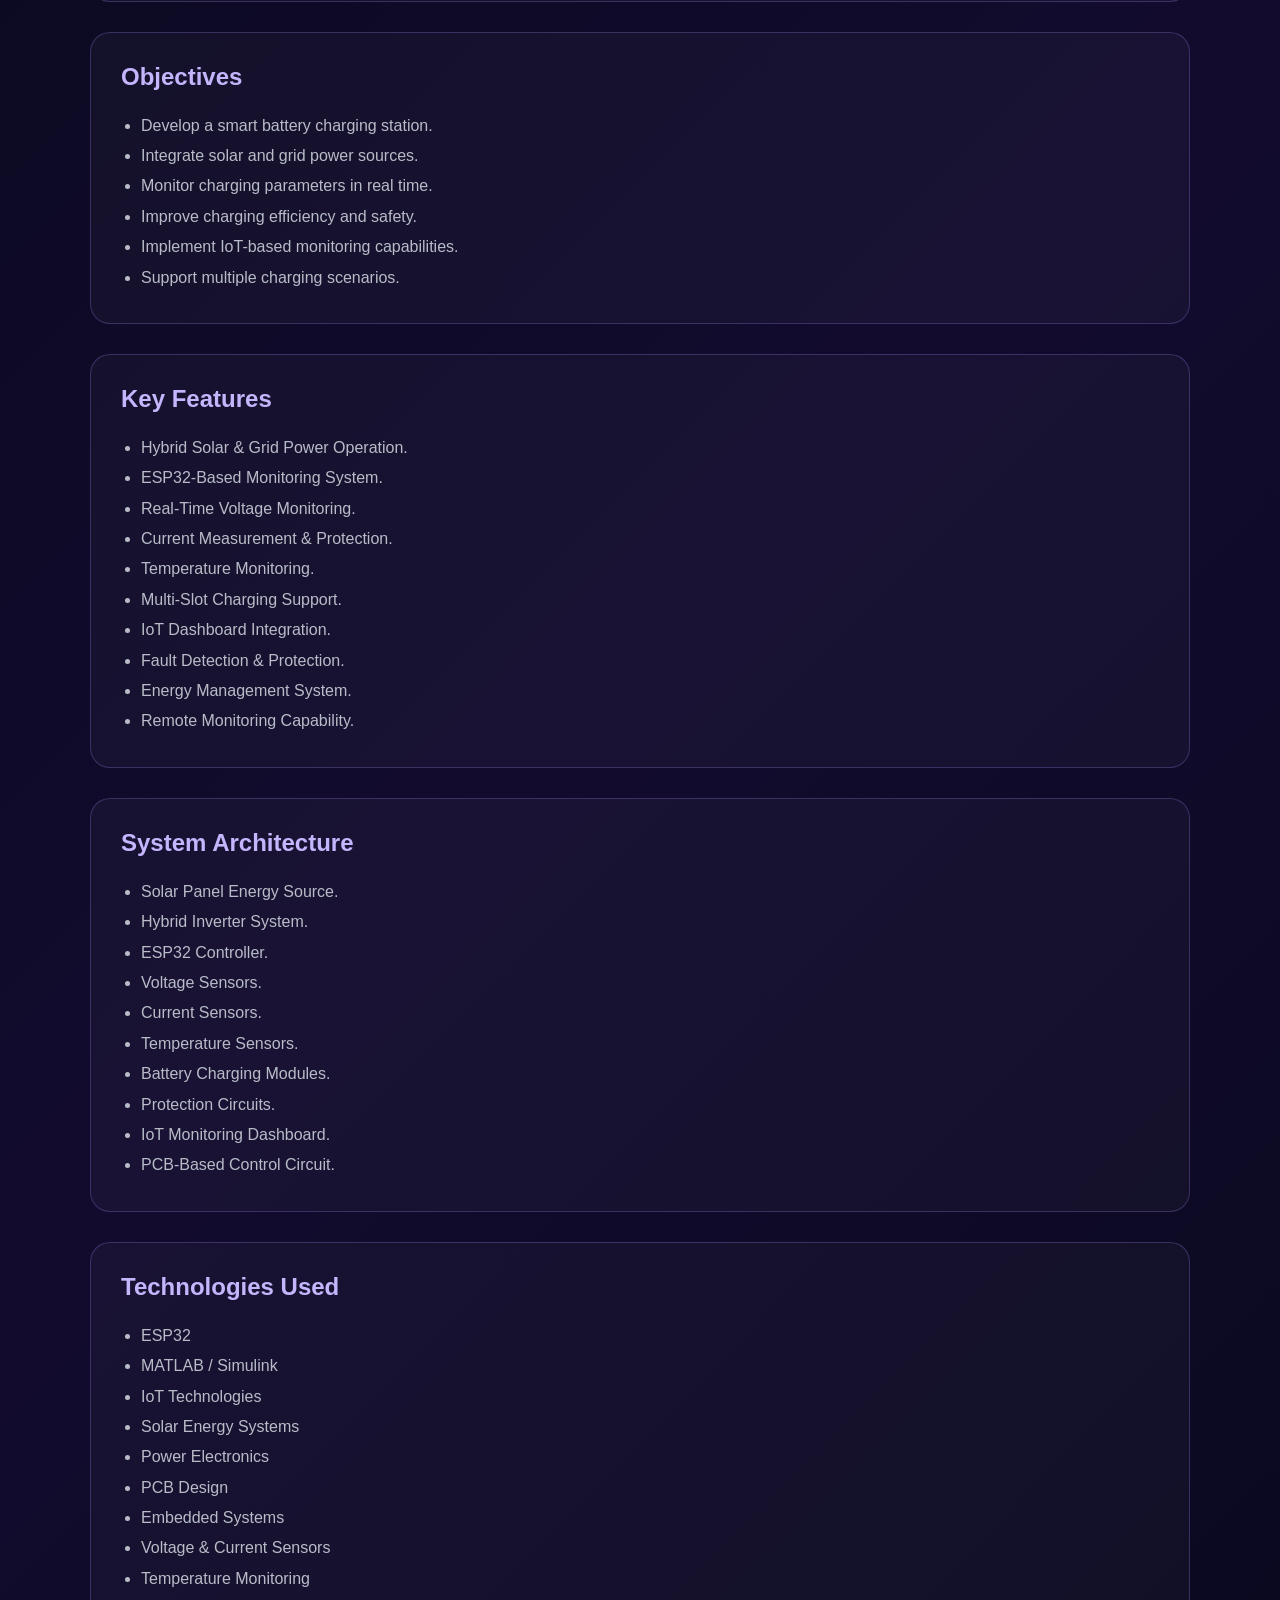
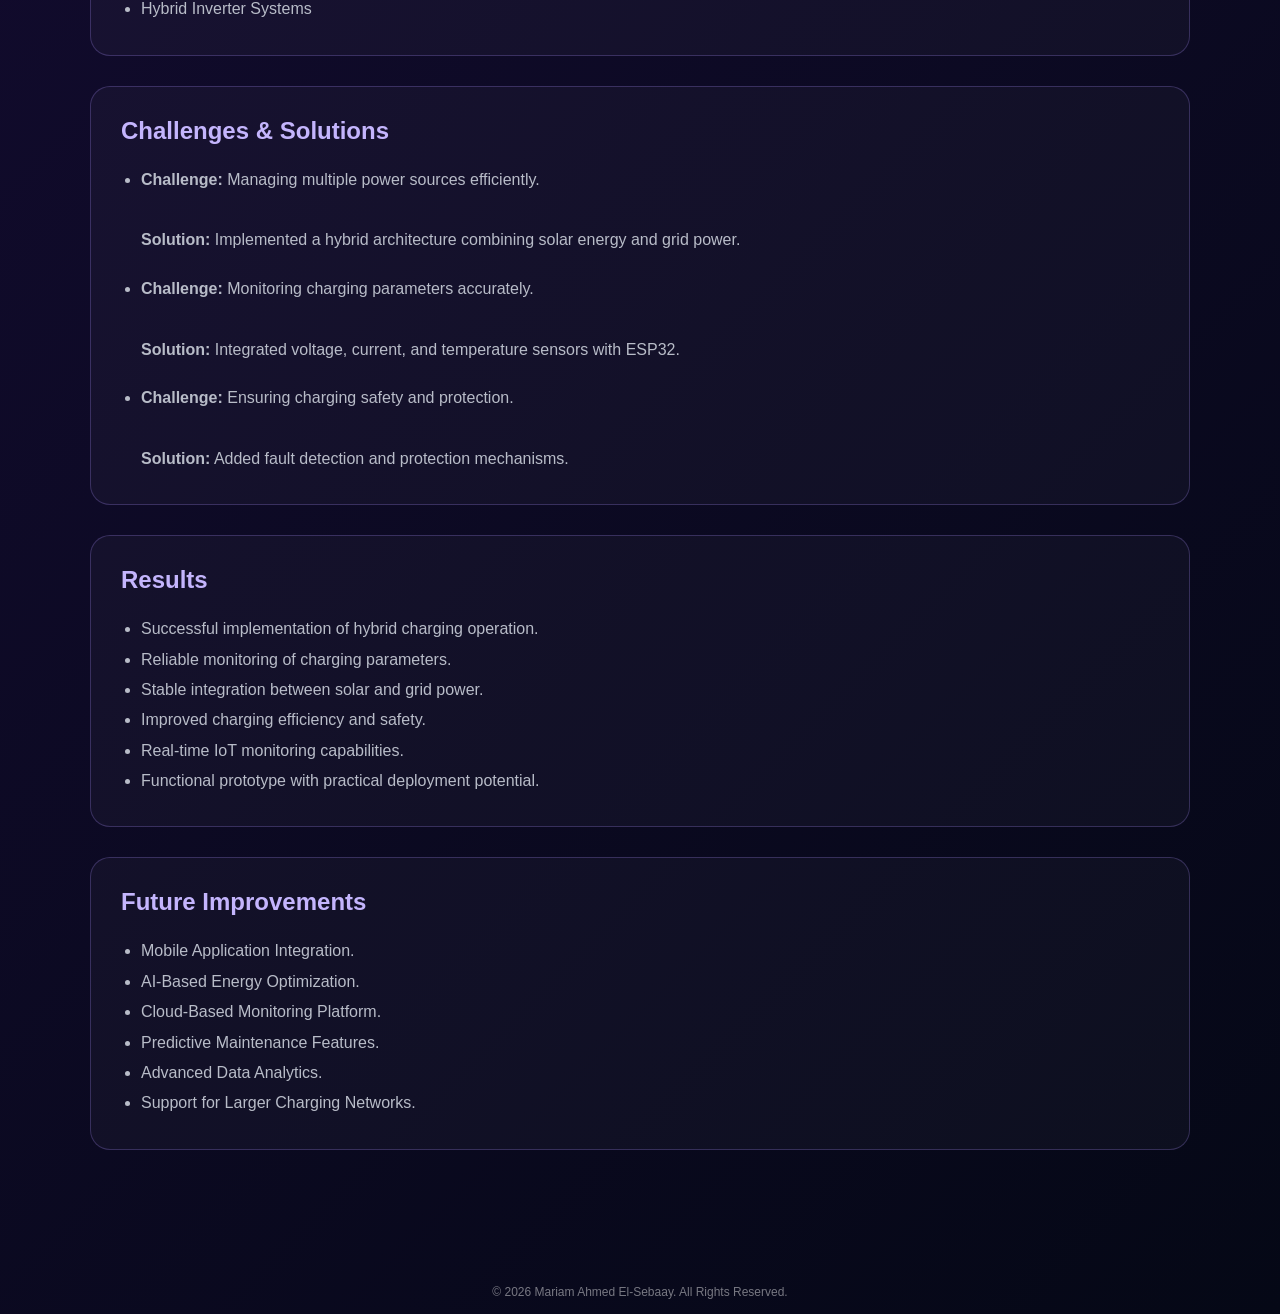
==== commit 55e5bb1b: "Moved gallery section" ====
--- a/charging-station.html
+++ b/charging-station.html
@@ -58,6 +58,24 @@
 
         </div>
 
+        <!-- Gallery -->
+
+        <div class="project-section">
+
+            <h2>Gallery</h2>
+
+            <div class="gallery-card ev-gallery">
+
+                <img src="images/station-prototype.jpg" alt="Smart Hybrid Charging Station">
+
+                <p>
+                    Final Prototype of the Smart Hybrid Charging Station
+                </p>
+
+            </div>
+
+        </div>
+
         <!-- Overview -->
 
         <div class="project-section">
@@ -302,24 +320,6 @@
 
         </div>
 
-        <!-- Gallery -->
-
-        <div class="project-section">
-
-            <h2>Gallery</h2>
-
-            <div class="gallery-card ev-gallery">
-
-                <img src="images/station-prototype.jpg" alt="Smart Hybrid Charging Station">
-
-                <p>
-                    Final Prototype of the Smart Hybrid Charging Station
-                </p>
-
-            </div>
-
-        </div>
-
     </section>
 
     <script src="script.js"></script>
